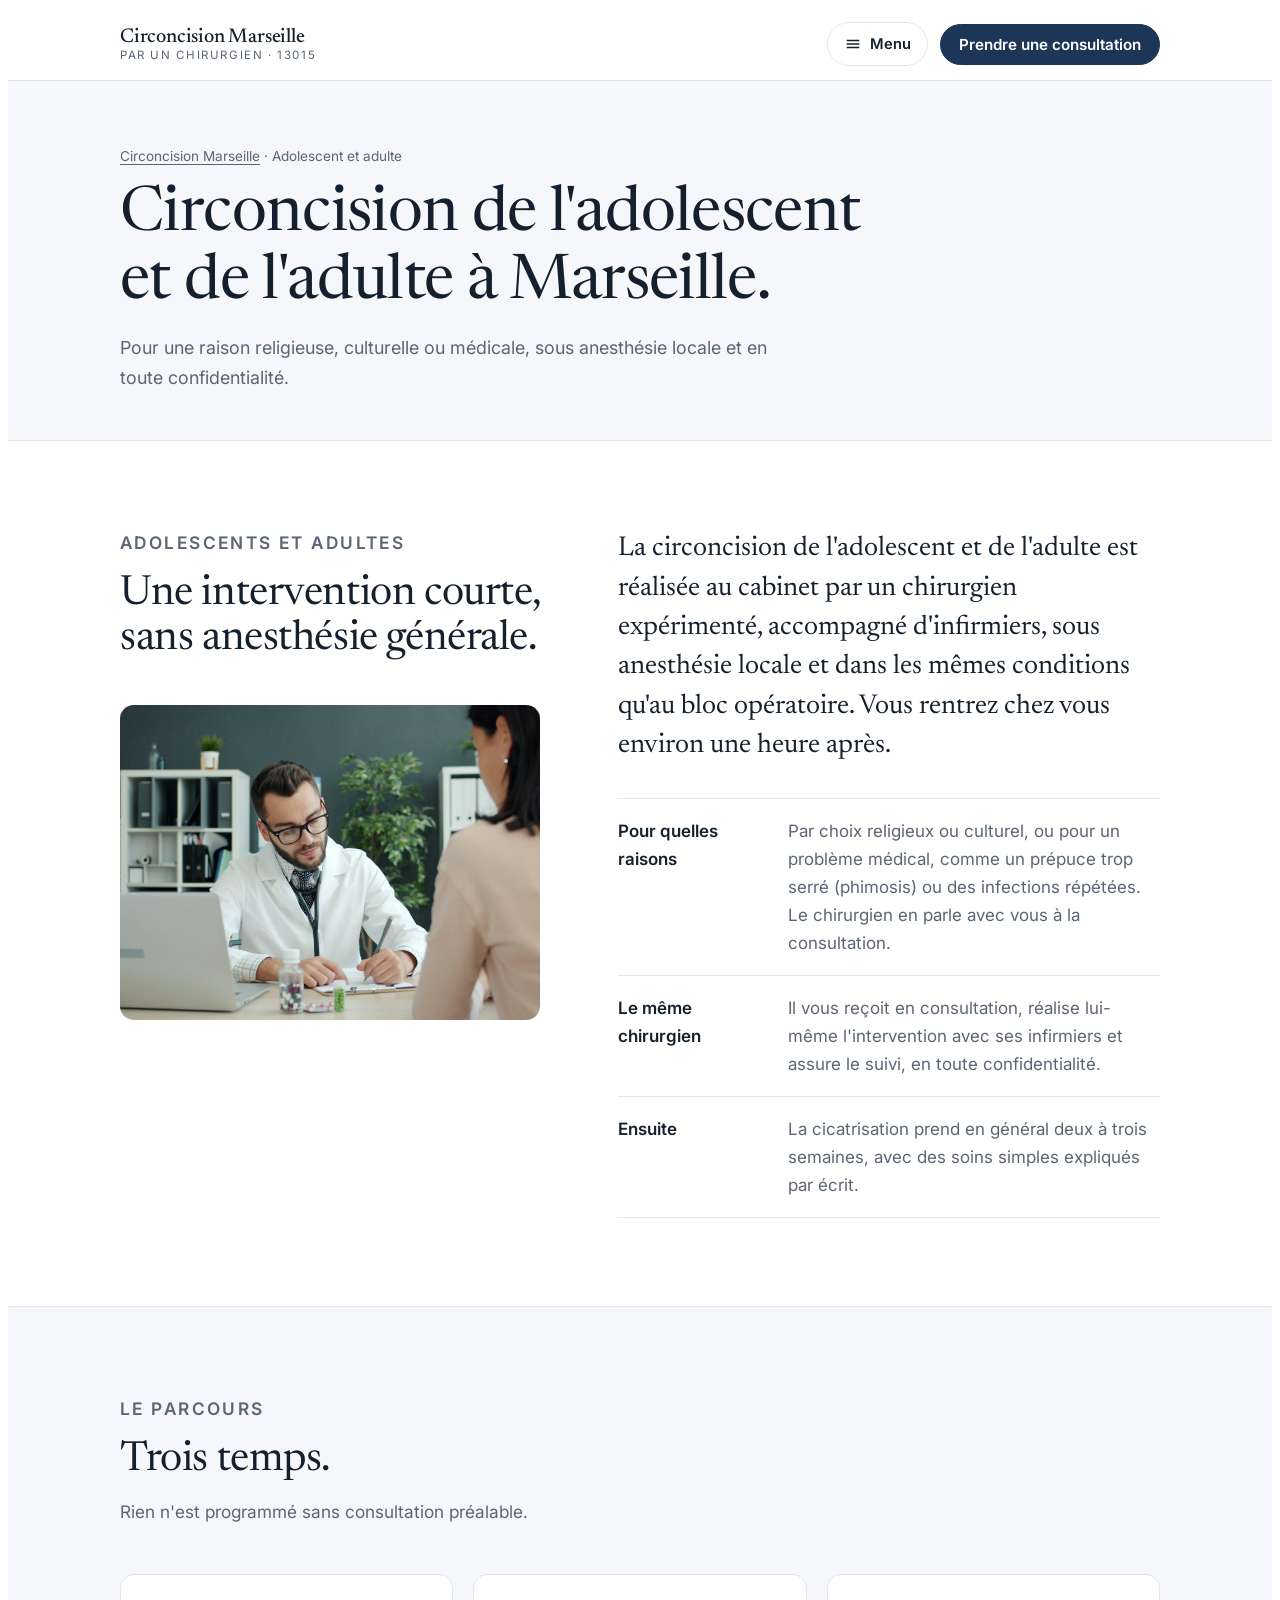
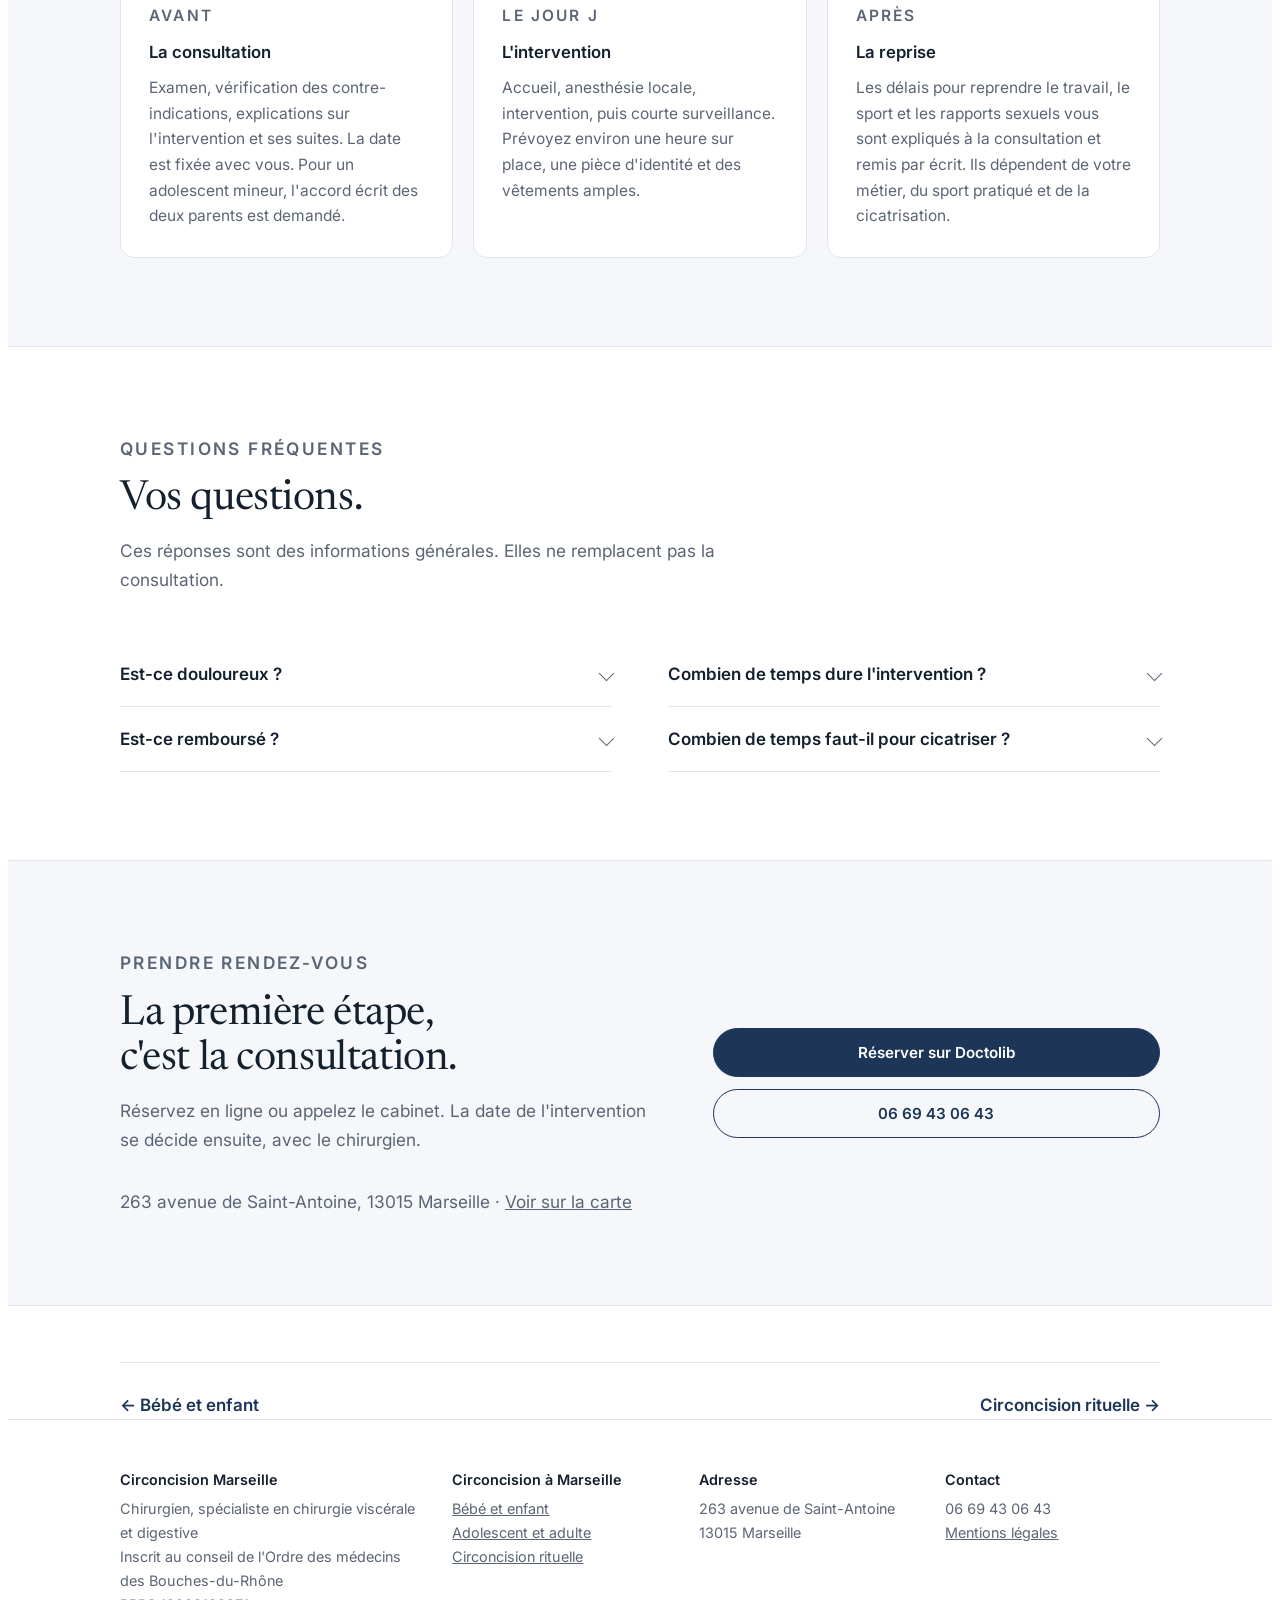
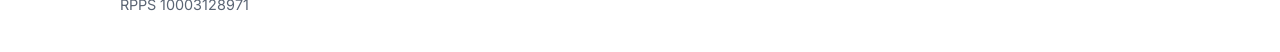
==== circoncision-adulte-marseille.html @ a700fdf1 "Add files via upload" ====
<!doctype html>
<html lang="fr"><head><meta charset="utf-8"><meta name="viewport" content="width=device-width,initial-scale=1,viewport-fit=cover">
<title>Circoncision adulte et adolescent à Marseille · Par un chirurgien</title>
<meta name="description" content="Circoncision de l&#x27;adolescent et de l&#x27;adulte à Marseille (13015), pour raison religieuse ou médicale, par un chirurgien sous anesthésie locale, en toute confidentialité.">
<link rel="preconnect" href="https://fonts.googleapis.com">
<link rel="stylesheet" href="https://fonts.googleapis.com/css2?family=Newsreader:opsz,wght@6..72,400;6..72,500&family=Inter:wght@400;500;600&display=swap">
<link rel="stylesheet" href="styles.css">
<link rel="canonical" href="https://circoncision-chirurgicale-marseille.com/circoncision-adulte-marseille.html">
<script type="application/ld+json">{"@context": "https://schema.org", "@type": "FAQPage", "mainEntity": [{"@type": "Question", "name": "Est-ce douloureux ?", "acceptedAnswer": {"@type": "Answer", "text": "L'anesthésie locale supprime la douleur pendant l'intervention. Un traitement contre la douleur est prescrit pour les jours suivants."}}, {"@type": "Question", "name": "Combien de temps dure l'intervention ?", "acceptedAnswer": {"@type": "Answer", "text": "Quelques dizaines de minutes, surveillance comprise. Prévoyez environ une heure sur place."}}, {"@type": "Question", "name": "Est-ce remboursé ?", "acceptedAnswer": {"@type": "Answer", "text": "La circoncision rituelle n'est pas prise en charge par l'Assurance maladie, ni en général par les mutuelles. Si elle répond à un problème médical, parlez-en au chirurgien lors de la consultation."}}, {"@type": "Question", "name": "Combien de temps faut-il pour cicatriser ?", "acceptedAnswer": {"@type": "Answer", "text": "En général deux à trois semaines."}}]}</script>
</head><body>
<header class="top"><div class="wrap">
  <a class="brand" href="index.html"><b>Circoncision Marseille</b><span>Par un chirurgien · 13015</span></a>
  <nav aria-label="Navigation principale"><a href="la-circoncision.html">La circoncision</a><a href="deroulement.html">Déroulement</a><a href="questions.html">Questions</a><a href="contact.html">Contact</a></nav>
  <div class="right"><details class="menu"><summary><svg viewBox="0 0 20 20" fill="none" stroke="currentColor" stroke-width="1.7" aria-hidden="true"><path d="M3 6h14M3 10h14M3 14h14"/></svg>Menu</summary>
    <div class="menu-panel"><a href="index.html">Accueil</a><a href="la-circoncision.html">La circoncision</a><a href="deroulement.html">Déroulement</a><a href="questions.html">Questions</a><a href="contact.html">Contact</a><hr><a class="btn" href="https://www.doctolib.fr/chirurgien-visceral-et-digestif/marseille/stephane-cherki" target="_blank" rel="noopener">Prendre une consultation</a><span class="num menu-tel">06 69 43 06 43</span></div></details>
  <a class="btn cta-top" href="https://www.doctolib.fr/chirurgien-visceral-et-digestif/marseille/stephane-cherki" target="_blank" rel="noopener">Prendre une consultation</a></div>
</div></header>
<section class="pagehead"><div class="wrap"><p class="crumb"><a href="index.html">Circoncision Marseille</a> · Adolescent et adulte</p><h1>Circoncision de l'adolescent et de l'adulte à Marseille.</h1><p class="intro">Pour une raison religieuse, culturelle ou médicale, sous anesthésie locale et en toute confidentialité.</p></div></section>
<section class="sec"><div class="wrap define">
  <div class="head" style="margin-bottom:0">
    <p class="label">Adolescents et adultes</p>
    <h2>Une intervention courte, sans anesthésie générale.</h2>
    <figure class="side-photo"><img src="photos/cabinet.jpg" alt="Consultation dans un cabinet médical" loading="lazy"></figure>
  </div>
  <div style="display:grid;gap:32px">
    <p class="big">La circoncision de l'adolescent et de l'adulte est réalisée au cabinet par un chirurgien expérimenté, accompagné d'infirmiers, sous anesthésie locale et dans les mêmes conditions qu'au bloc opératoire. Vous rentrez chez vous environ une heure après.</p>
    <dl class="facts">
      <div><dt>Pour quelles raisons</dt><dd>Par choix religieux ou culturel, ou pour un problème médical, comme un prépuce trop serré (phimosis) ou des infections répétées. Le chirurgien en parle avec vous à la consultation.</dd></div>
      <div><dt>Le même chirurgien</dt><dd>Il vous reçoit en consultation, réalise lui-même l'intervention avec ses infirmiers et assure le suivi, en toute confidentialité.</dd></div>
      <div><dt>Ensuite</dt><dd>La cicatrisation prend en général deux à trois semaines, avec des soins simples expliqués par écrit.</dd></div>
    </dl>
  </div>
</div></section><section class="sec tint"><div class="wrap">
  <div class="head">
    <p class="label">Le parcours</p>
    <h2>Trois temps.</h2>
    <p>Rien n'est programmé sans consultation préalable.</p>
  </div>
  <div class="cards">
    <div class="card">
      <p class="label">Avant</p>
      <h3>La consultation</h3>
      <p>Examen, vérification des contre-indications, explications sur l'intervention et ses suites. La date est fixée avec vous. Pour un adolescent mineur, l'accord écrit des deux parents est demandé.</p>
    </div>
    <div class="card">
      <p class="label">Le jour J</p>
      <h3>L'intervention</h3>
      <p>Accueil, anesthésie locale, intervention, puis courte surveillance. Prévoyez environ une heure sur place, une pièce d'identité et des vêtements amples.</p>
    </div>
    <div class="card">
      <p class="label">Après</p>
      <h3>La reprise</h3>
      <p>Les délais pour reprendre le travail, le sport et les rapports sexuels vous sont expliqués à la consultation et remis par écrit. Ils dépendent de votre métier, du sport pratiqué et de la cicatrisation.</p>
    </div>
  </div>
</div></section><section class="sec"><div class="wrap">
  <div class="head">
    <p class="label">Questions fréquentes</p>
    <h2>Vos questions.</h2>
    <p>Ces réponses sont des informations générales. Elles ne remplacent pas la consultation.</p>
  </div>
  <div class="faq">
    <details><summary>Est-ce douloureux ?</summary><p>L'anesthésie locale supprime la douleur pendant l'intervention. Un traitement contre la douleur est prescrit pour les jours suivants.</p></details>
    <details><summary>Combien de temps dure l'intervention ?</summary><p>Quelques dizaines de minutes, surveillance comprise. Prévoyez environ une heure sur place.</p></details>
    <details><summary>Est-ce remboursé ?</summary><p>La circoncision rituelle n'est pas prise en charge par l'Assurance maladie, ni en général par les mutuelles. Si elle répond à un problème médical, parlez-en au chirurgien lors de la consultation.</p></details>
    <details><summary>Combien de temps faut-il pour cicatriser ?</summary><p>En général deux à trois semaines.</p></details>
  </div>
</div></section><section class="sec tint" id="contact"><div class="wrap contact">
  <div class="head" style="margin-bottom:0">
    <p class="label">Prendre rendez-vous</p>
    <h2>La première étape, c'est la consultation.</h2>
    <p>Réservez en ligne ou appelez le cabinet. La date de l'intervention se décide ensuite, avec le chirurgien.</p>
    <p class="where">263 avenue de Saint-Antoine, 13015 Marseille · <a href="https://www.google.com/maps/search/?api=1&query=263+avenue+de+Saint-Antoine+13015+Marseille" target="_blank" rel="noopener">Voir sur la carte</a></p>
  </div>
  <div class="actions">
    <a class="btn" href="https://www.doctolib.fr/chirurgien-visceral-et-digestif/marseille/stephane-cherki" target="_blank" rel="noopener">Réserver sur Doctolib</a>
    <span class="btn line num">06 69 43 06 43</span>
  </div>
</div></section><div class="wrap"><div class="next"><a href="circoncision-bebe-marseille.html">← Bébé et enfant</a><a href="circoncision-rituelle-marseille.html">Circoncision rituelle →</a></div></div><footer><div class="wrap">
  <div class="grid">
    <div><b>Circoncision Marseille</b>Chirurgien, spécialiste en chirurgie viscérale et digestive<br>Inscrit au conseil de l'Ordre des médecins des Bouches-du-Rhône<br>RPPS 10003128971</div>
    <div><b>Circoncision à Marseille</b><a href="circoncision-bebe-marseille.html">Bébé et enfant</a><br><a href="circoncision-adulte-marseille.html">Adolescent et adulte</a><br><a href="circoncision-rituelle-marseille.html">Circoncision rituelle</a></div>
    <div><b>Adresse</b>263 avenue de Saint-Antoine<br>13015 Marseille</div>
    <div><b>Contact</b><span class="num">06 69 43 06 43</span><br><a href="mentions-legales.html">Mentions légales</a></div>
  </div>
  </div>
</div></footer>
<div class="mbar" aria-label="Actions rapides">
  <a class="btn line" href="tel:+33669430643">Appeler</a>
  <a class="btn" href="https://www.doctolib.fr/chirurgien-visceral-et-digestif/marseille/stephane-cherki" target="_blank" rel="noopener">Doctolib</a>
</div>

</body></html>
---- styles.css ----
/* Layout : cabinet médical sobre. Titres en serif fin, texte en sans-serif, une colonne de lecture large,
   sections alternées blanc / gris très clair, parcours en frise verticale, barre d'appel fixe sur mobile. */
:root{
  --bg:#ffffff; --tint:#f5f7fa; --ink:#14202e; --muted:#5b6574; --line:#e1e6ec;
  --navy:#1d3557; --navy-ink:#ffffff; --soft:#e8eef6; --alert:#9b2c2c;
  --f-display:"Newsreader",Georgia,"Times New Roman",serif;
  --f-body:"Inter",system-ui,-apple-system,"Segoe UI",sans-serif;
}
@media (prefers-color-scheme: dark){:root:not([data-theme="light"]){
  --bg:#10161f; --tint:#151d28; --ink:#e9edf2; --muted:#a3adba; --line:#263142;
  --navy:#9db8e0; --navy-ink:#0d1520; --soft:#1c2736; --alert:#f19a9a; color-scheme:dark}}
:root[data-theme="dark"]{
  --bg:#10161f; --tint:#151d28; --ink:#e9edf2; --muted:#a3adba; --line:#263142;
  --navy:#9db8e0; --navy-ink:#0d1520; --soft:#1c2736; --alert:#f19a9a; color-scheme:dark}
*{box-sizing:border-box}
html{scroll-behavior:smooth}
@media (prefers-reduced-motion:reduce){html{scroll-behavior:auto}}
body{background:var(--bg);color:var(--ink);font-family:var(--f-body);font-size:17px;line-height:1.65;-webkit-font-smoothing:antialiased}
.wrap{max-width:1080px;margin:0 auto;padding-left:max(20px,env(safe-area-inset-left,0px));padding-right:max(20px,env(safe-area-inset-right,0px))}
h1,h2,h3{margin:0;text-wrap:balance}
h1,h2{font-family:var(--f-display);font-weight:400;letter-spacing:-.01em;line-height:1.1}
h1{font-size:clamp(2.4rem,5.4vw,3.9rem)}
h2{font-size:clamp(1.9rem,3.6vw,2.6rem)}
h3{font-family:var(--f-body);font-size:1.05rem;font-weight:600;line-height:1.35}
p{margin:0}
a{color:inherit}
:focus-visible{outline:2px solid var(--navy);outline-offset:3px;border-radius:2px}
.label{font-size:.75rem;font-weight:600;letter-spacing:.14em;text-transform:uppercase;color:var(--navy)}
.muted{color:var(--muted)}
.btn{display:inline-flex;align-items:center;justify-content:center;gap:10px;background:var(--navy);color:var(--navy-ink);border-radius:999px;padding:14px 24px;font:600 .95rem var(--f-body);text-decoration:none;border:1.5px solid var(--navy);white-space:nowrap}
.btn:hover{filter:brightness(1.12)}
.btn.line{background:transparent;color:var(--navy)}
.btn svg{width:16px;height:16px}

/* En-tête */
body::before{content:"";position:fixed;inset:0 0 auto;height:env(safe-area-inset-top,0px);z-index:10;background:var(--bg)}
header.top{position:sticky;top:env(safe-area-inset-top,0px);z-index:9;background:color-mix(in srgb,var(--bg) 92%,transparent);backdrop-filter:blur(8px);border-bottom:1px solid var(--line)}
header.top .wrap{display:flex;align-items:center;justify-content:space-between;gap:24px;padding-block:14px}
.brand{display:flex;flex-direction:column;line-height:1.15;text-decoration:none}
.brand b{font-family:var(--f-display);font-weight:500;font-size:1.25rem;letter-spacing:-.01em}
.brand span{font-size:.72rem;letter-spacing:.14em;text-transform:uppercase;color:var(--muted)}
nav{display:flex;gap:28px;font-size:.92rem}
nav a{text-decoration:none;color:var(--muted)}
nav a:hover{color:var(--ink)}
.top .btn{padding:10px 18px}
.right{display:flex;align-items:center;gap:12px}
.menu{position:relative;border-bottom:0}
header.top nav{display:none}
.menu summary{list-style:none;cursor:pointer;display:flex;align-items:center;gap:8px;padding:9px 16px;border:1.5px solid var(--line);border-radius:999px;font-weight:600;font-size:.92rem;color:var(--ink)}
.menu summary::-webkit-details-marker{display:none}
.menu summary::after{display:none}
.menu summary svg{width:18px;height:18px}
.menu[open] summary{border-color:var(--navy)}
.menu-panel{position:absolute;right:0;top:calc(100% + 10px);width:min(300px,calc(100vw - 32px));background:var(--bg);border:1px solid var(--line);border-radius:14px;box-shadow:0 12px 32px rgba(10,20,40,.12);padding:10px;display:grid;gap:2px;z-index:30}
.menu-panel a:not(.btn){display:block;padding:11px 12px;border-radius:8px;text-decoration:none;font-weight:500}
.menu-panel a:not(.btn):hover{background:var(--tint)}
.menu-panel a[aria-current="page"]{background:var(--soft);color:var(--navy);font-weight:600}
.menu-panel hr{border:0;border-top:1px solid var(--line);margin:8px 4px}
.menu-panel .btn{margin:4px 4px 0}
.menu-panel .menu-tel{text-align:center;padding:10px;color:var(--muted)}

/* Héros */
.hero{padding-block:72px 64px;border-bottom:1px solid var(--line)}
.hero .wrap{display:grid;grid-template-columns:minmax(0,1.5fr) minmax(0,1fr);gap:64px;align-items:end}
.hero h1{margin-top:18px}
.hero .lead{margin-top:22px;font-size:1.15rem;color:var(--muted);max-width:33em}
.hero .cta{display:flex;gap:12px;flex-wrap:wrap;margin-top:34px}
.panel{border:1px solid var(--line);border-radius:14px;padding:26px;display:grid;gap:18px;background:var(--tint)}
.panel dl{margin:0;display:grid;gap:14px}
.panel dl div{display:grid;gap:2px;padding-bottom:14px;border-bottom:1px solid var(--line)}
.panel dl div:last-child{border:0;padding-bottom:0}
.panel dt{font-size:.75rem;letter-spacing:.12em;text-transform:uppercase;color:var(--muted);font-weight:600}
.panel dd{margin:0;font-weight:500}
.panel dd a{text-underline-offset:3px}
.num{font-variant-numeric:tabular-nums;user-select:all;white-space:nowrap}

/* Sections */
section.sec{padding-block:88px}
section.tint{background:var(--tint);border-block:1px solid var(--line)}
.head{display:grid;gap:14px;max-width:40em;margin-bottom:48px}
.head p{color:var(--muted);font-size:1.08rem}
.cols{display:grid;grid-template-columns:repeat(3,minmax(0,1fr));gap:40px}
.col{display:grid;gap:12px;align-content:start}
.col p{color:var(--muted);font-size:.98rem}
.ico{width:44px;height:44px;border-radius:12px;background:var(--soft);display:grid;place-items:center;color:var(--navy)}
.ico svg{width:22px;height:22px}

/* Définition */
.define{display:grid;grid-template-columns:minmax(0,1fr) minmax(0,1.25fr);gap:64px;align-items:start}
.define .big{font-family:var(--f-display);font-size:clamp(1.35rem,2.3vw,1.7rem);line-height:1.45;color:var(--ink)}
.facts{display:grid;gap:0;border-top:1px solid var(--line)}
.facts div{display:grid;grid-template-columns:150px 1fr;gap:20px;padding-block:18px;border-bottom:1px solid var(--line)}
.facts dt{font-weight:600}
.facts dd{margin:0;color:var(--muted)}
.facts{margin:0}

/* Parcours */
.timeline{list-style:none;margin:0;padding:0;display:grid;gap:0;max-width:760px}
.timeline li{display:grid;grid-template-columns:56px 1fr;gap:20px;position:relative;padding-bottom:34px}
.timeline li:last-child{padding-bottom:0}
.timeline li::before{content:"";position:absolute;left:19px;top:42px;bottom:4px;width:2px;background:var(--line)}
.timeline li:last-child::before{display:none}
.dot{width:40px;height:40px;border-radius:50%;border:1.5px solid var(--navy);color:var(--navy);display:grid;place-items:center;font-family:var(--f-display);font-size:1.2rem;background:var(--bg)}
section.tint .dot{background:var(--tint)}
.timeline .when{font-size:.75rem;letter-spacing:.12em;text-transform:uppercase;color:var(--muted);font-weight:600}
.timeline h3{margin-top:2px;font-size:1.12rem}
.timeline p{color:var(--muted);margin-top:6px;max-width:36em}

/* Avant / après */
.cards{display:grid;grid-template-columns:repeat(3,minmax(0,1fr));gap:20px}
.card{border:1px solid var(--line);border-radius:14px;padding:28px;display:grid;gap:12px;align-content:start;background:var(--bg)}
.card p,.card li{color:var(--muted);font-size:.97rem}
.card ul{margin:0;padding-left:18px;display:grid;gap:6px}
.card.alert{border-color:color-mix(in srgb,var(--alert) 45%,var(--line))}
.card.alert .label{color:var(--alert)}
.card .phone{font-family:var(--f-display);font-size:1.6rem;color:var(--ink)}

/* Questions */
.faq{display:grid;grid-template-columns:minmax(0,1fr) minmax(0,1fr);gap:0 56px}
.faq h3.group{grid-column:1/-1;margin:36px 0 4px;font-size:.75rem;letter-spacing:.14em;text-transform:uppercase;color:var(--navy)}
.faq h3.group:first-child{margin-top:0}
details{border-bottom:1px solid var(--line)}
summary{list-style:none;cursor:pointer;display:flex;justify-content:space-between;align-items:flex-start;gap:16px;padding-block:18px;font-weight:600}
summary::-webkit-details-marker{display:none}
summary::after{content:"";flex:0 0 10px;height:10px;margin-top:8px;border-right:1.5px solid var(--muted);border-bottom:1.5px solid var(--muted);transform:rotate(45deg);transition:transform .2s}
details[open] summary::after{transform:rotate(225deg);margin-top:12px}
details p{color:var(--muted);padding-bottom:20px}
@media (prefers-reduced-motion:reduce){summary::after{transition:none}}

/* Contact */
.contact{display:grid;grid-template-columns:minmax(0,1.2fr) minmax(0,1fr);gap:56px;align-items:center}
.contact .actions{display:grid;gap:12px}
.contact .actions .btn{width:100%}
.contact .where{margin-top:20px;color:var(--muted)}

/* Pied de page */
footer{border-top:1px solid var(--line);padding-block:48px 28px;font-size:.9rem;color:var(--muted)}
footer .grid{display:grid;grid-template-columns:1.4fr 1fr 1fr 1fr;gap:32px}
footer b{display:block;color:var(--ink);font-weight:600;margin-bottom:6px}
.legal{margin-top:40px;padding-top:28px;border-top:1px solid var(--line);display:grid;gap:10px;font-size:.82rem}
.legal h2{font-family:var(--f-body);font-size:.75rem;letter-spacing:.14em;text-transform:uppercase;font-weight:600;color:var(--ink)}
.legal b{color:var(--ink);display:inline;margin:0}

/* Barre mobile */
.mbar{display:none}
@media (max-width:900px){
  nav{display:none}
  .hero{padding-block:48px}
  .hero .wrap,.define,.contact{grid-template-columns:1fr;gap:40px}
  .cols,.cards{grid-template-columns:1fr}
  .faq{grid-template-columns:1fr}
  footer .grid{grid-template-columns:1fr}
  section.sec{padding-block:64px}
}
@media (max-width:640px){
  .top .cta-top{display:none}
  .facts div{grid-template-columns:1fr;gap:4px}
  .mbar{display:grid;grid-template-columns:1fr 1fr;gap:10px;position:fixed;left:0;right:0;bottom:0;z-index:20;background:var(--bg);border-top:1px solid var(--line);
        padding:10px max(16px,env(safe-area-inset-right,0px)) calc(10px + env(safe-area-inset-bottom,0px)) max(16px,env(safe-area-inset-left,0px))}
  .mbar .btn{padding:12px 10px;font-size:.9rem}
  body{padding-bottom:76px}
}

nav a[aria-current="page"]{color:var(--ink);font-weight:600}
.pagehead{padding-block:64px 48px;border-bottom:1px solid var(--line);background:var(--tint)}
.pagehead .wrap{display:grid;gap:14px}
.pagehead p.intro{color:var(--muted);font-size:1.12rem;max-width:38em}
.crumb{font-size:.85rem;color:var(--muted)}
.crumb a{text-underline-offset:3px}
.tiles{display:grid;grid-template-columns:repeat(3,minmax(0,1fr));gap:20px}
.tile{display:grid;gap:10px;align-content:start;border:1px solid var(--line);border-radius:14px;padding:28px;text-decoration:none;background:var(--bg);transition:border-color .2s}
.tile:hover{border-color:var(--navy)}
.tile p{color:var(--muted);font-size:.97rem}
.tile .more{color:var(--navy);font-weight:600;font-size:.92rem;margin-top:6px}
.next{display:flex;justify-content:space-between;gap:16px;flex-wrap:wrap;margin-top:56px;padding-top:28px;border-top:1px solid var(--line)}
.next a{text-decoration:none;font-weight:600;color:var(--navy)}
@media (max-width:900px){.tiles{grid-template-columns:1fr}}

/* Photos */
section.sec.photos-sec{padding-block:64px 0}
.photos{display:grid;grid-template-columns:minmax(0,1fr) minmax(0,1fr);gap:20px}
.photos figure,.photo-wide{margin:0;border-radius:14px;overflow:hidden;background:var(--tint)}
.photos img,.photo-wide img{display:block;width:100%;height:100%;object-fit:cover;aspect-ratio:4/3}
.side-photo{margin:28px 0 0;max-width:420px}
.side-photo img{display:block;width:100%;height:auto;aspect-ratio:4/3;object-fit:cover;border-radius:14px}
.photo-note{margin-top:10px;font-size:.8rem;color:var(--muted)}
@media (max-width:640px){.photos{grid-template-columns:1fr;gap:14px}.side-photo{max-width:none}}
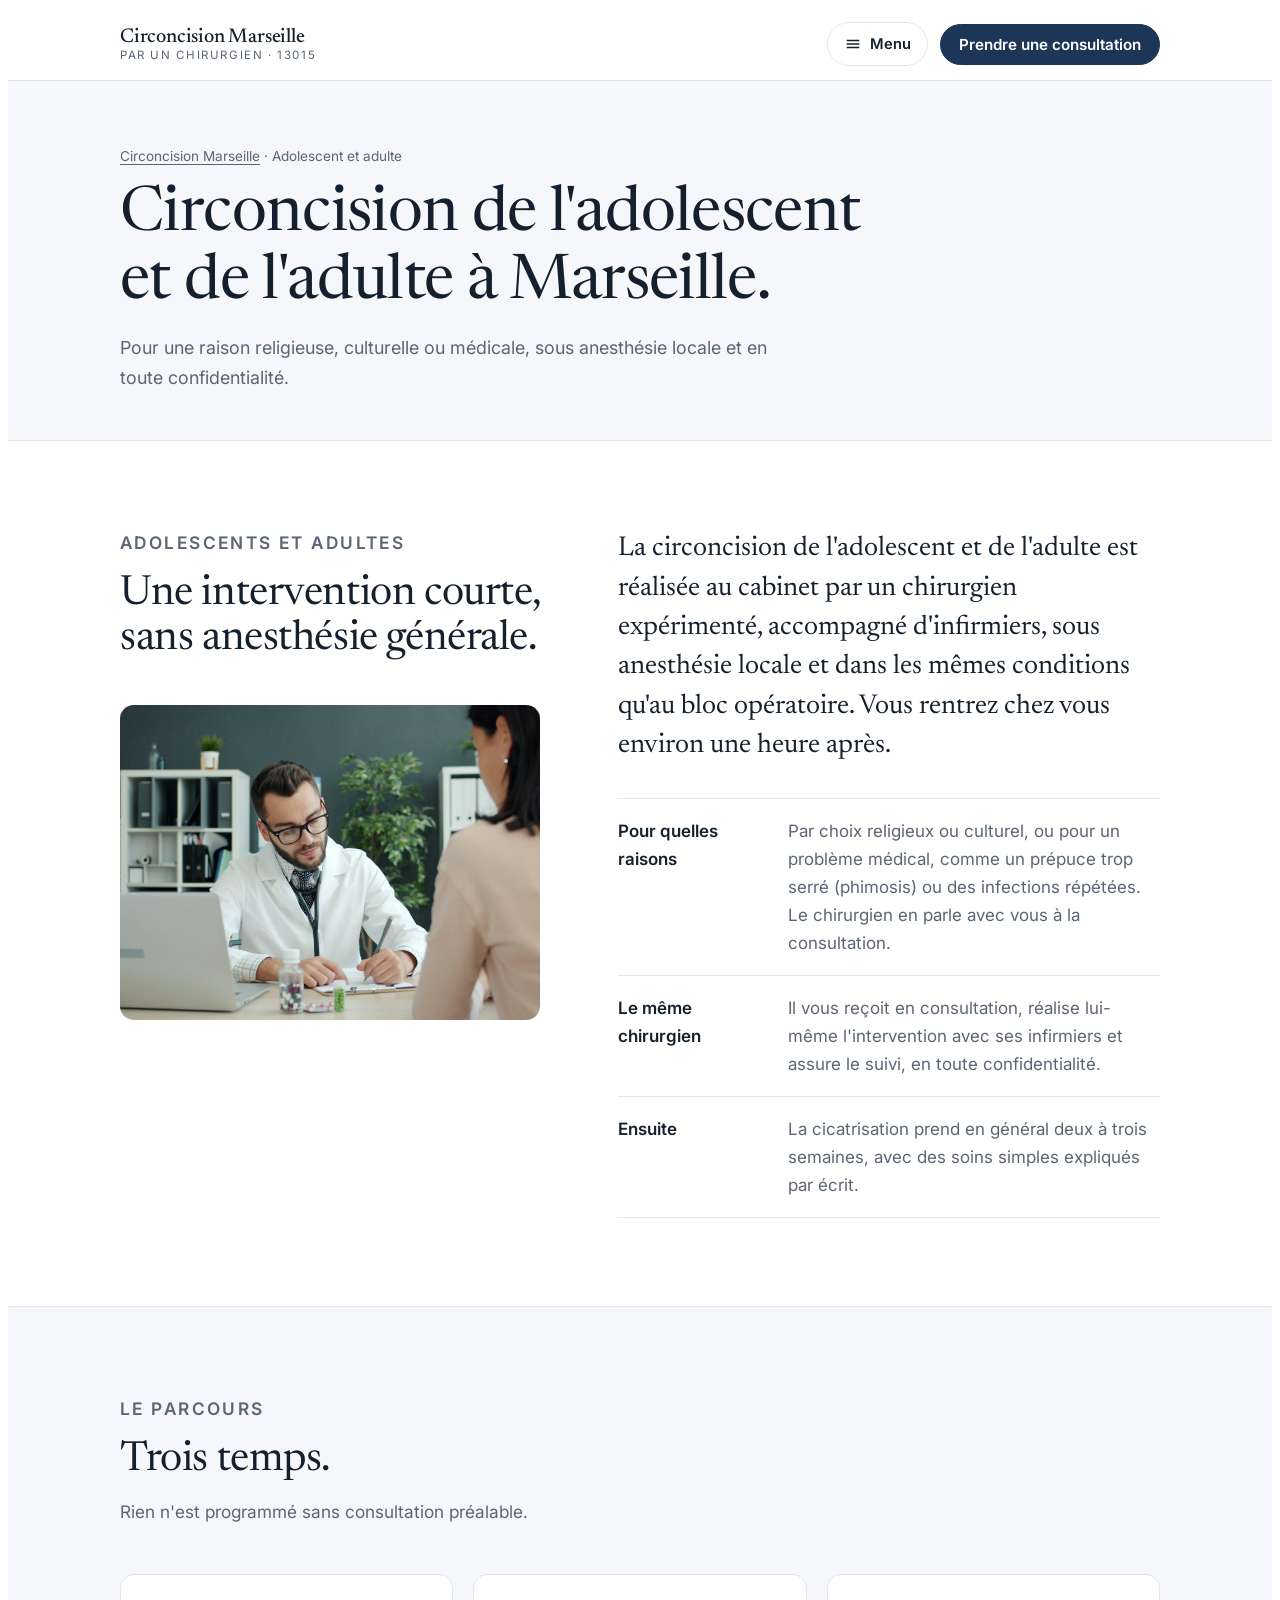
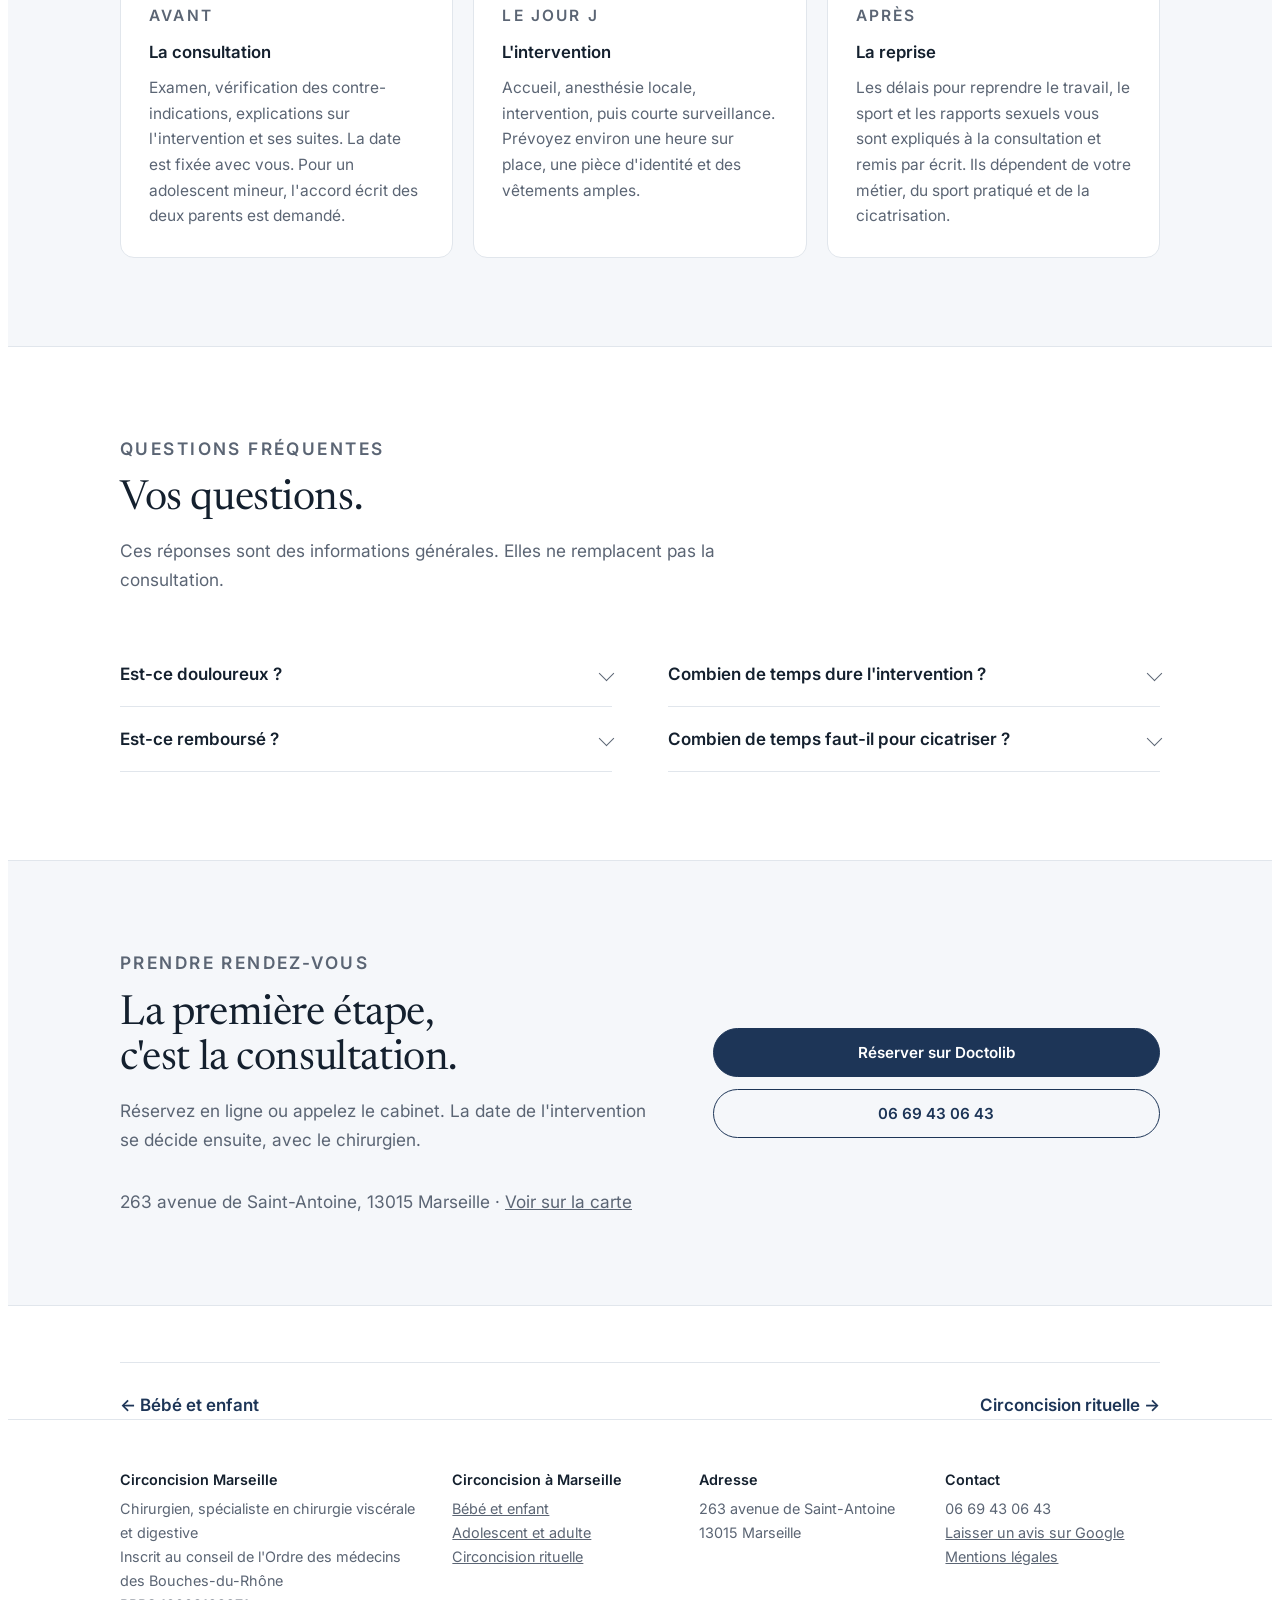
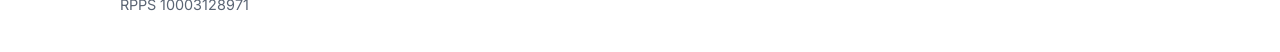
==== commit f8113671: "Ajout du lien Laisser un avis sur Google" ====
--- a/circoncision-adulte-marseille.html
+++ b/circoncision-adulte-marseille.html
@@ -81,7 +81,7 @@
     <div><b>Circoncision Marseille</b>Chirurgien, spécialiste en chirurgie viscérale et digestive<br>Inscrit au conseil de l'Ordre des médecins des Bouches-du-Rhône<br>RPPS 10003128971</div>
     <div><b>Circoncision à Marseille</b><a href="circoncision-bebe-marseille.html">Bébé et enfant</a><br><a href="circoncision-adulte-marseille.html">Adolescent et adulte</a><br><a href="circoncision-rituelle-marseille.html">Circoncision rituelle</a></div>
     <div><b>Adresse</b>263 avenue de Saint-Antoine<br>13015 Marseille</div>
-    <div><b>Contact</b><span class="num">06 69 43 06 43</span><br><a href="mentions-legales.html">Mentions légales</a></div>
+    <div><b>Contact</b><span class="num">06 69 43 06 43</span><br><a href="https://search.google.com/local/writereview?placeid=ChIJVTwFk2jryRIR-bHoEnYeXoQ" target="_blank" rel="noopener">Laisser un avis sur Google</a><br><a href="mentions-legales.html">Mentions légales</a></div>
   </div>
   </div>
 </div></footer>
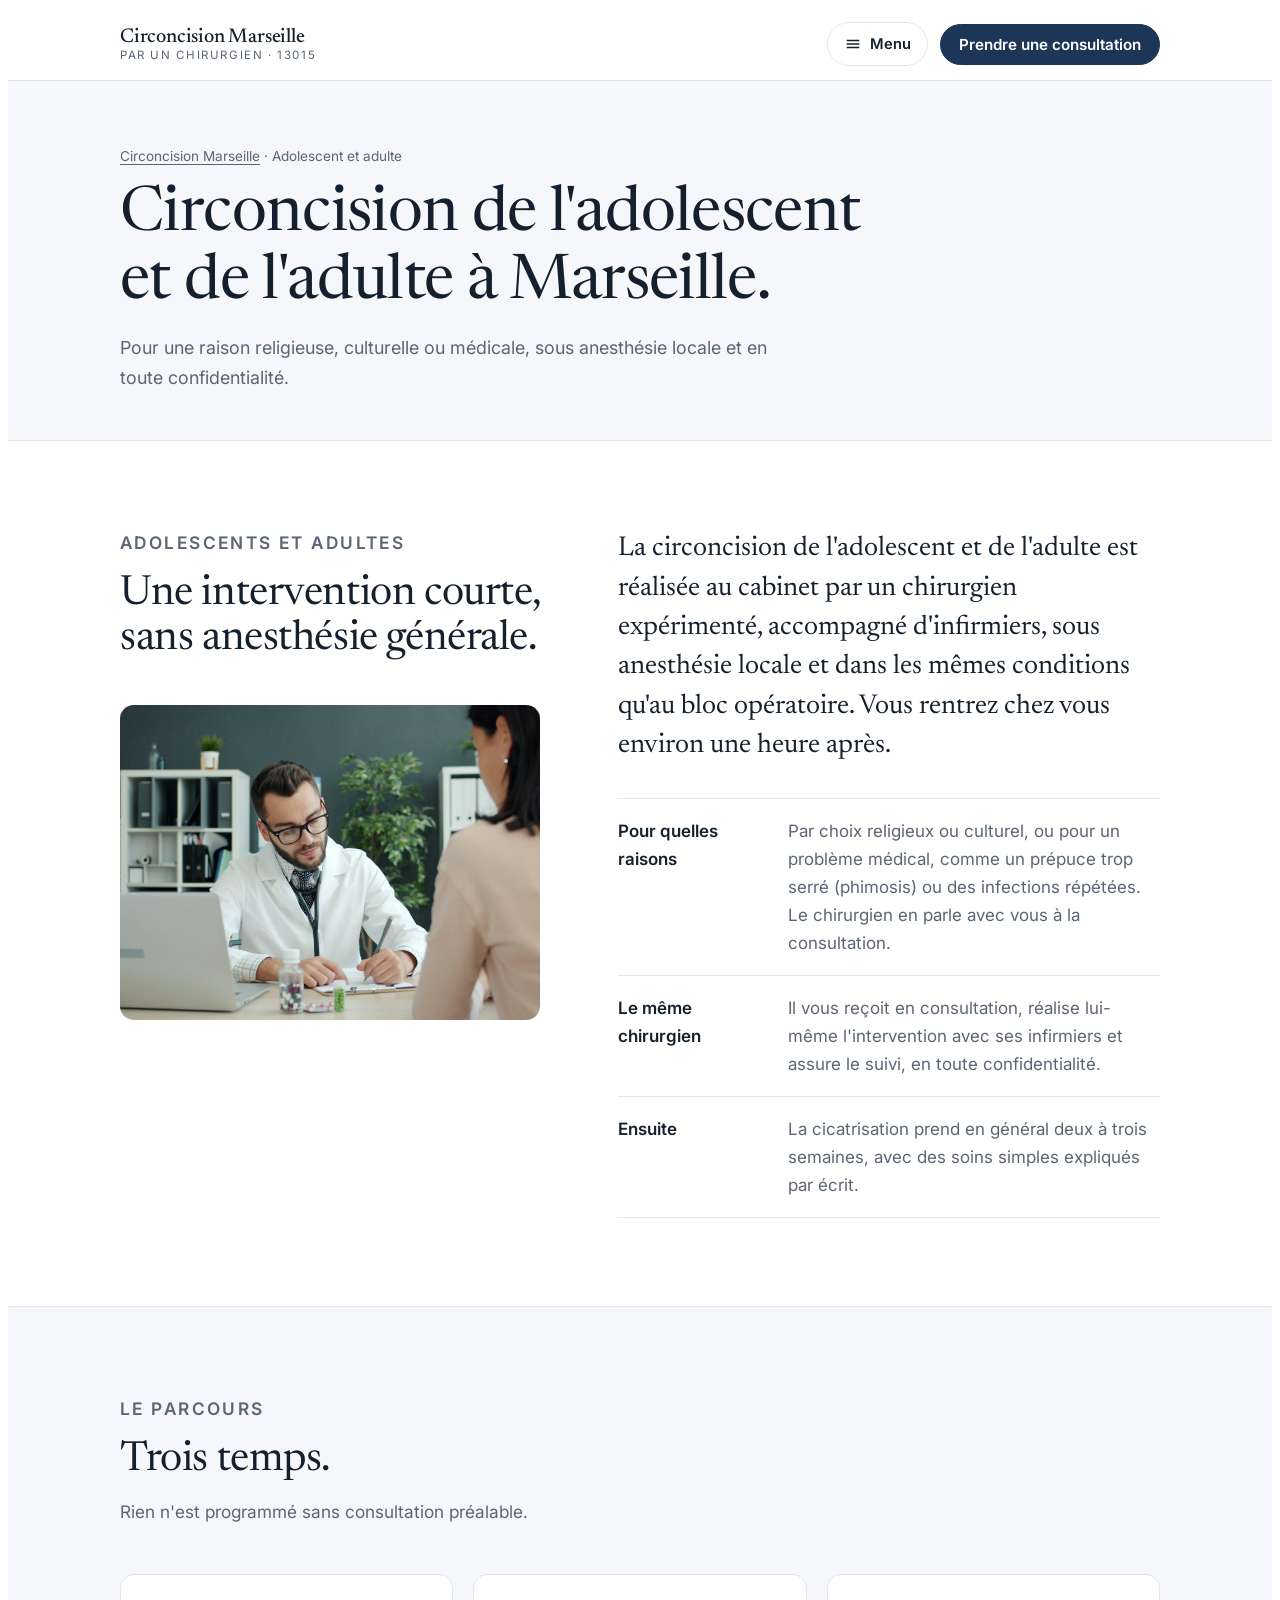
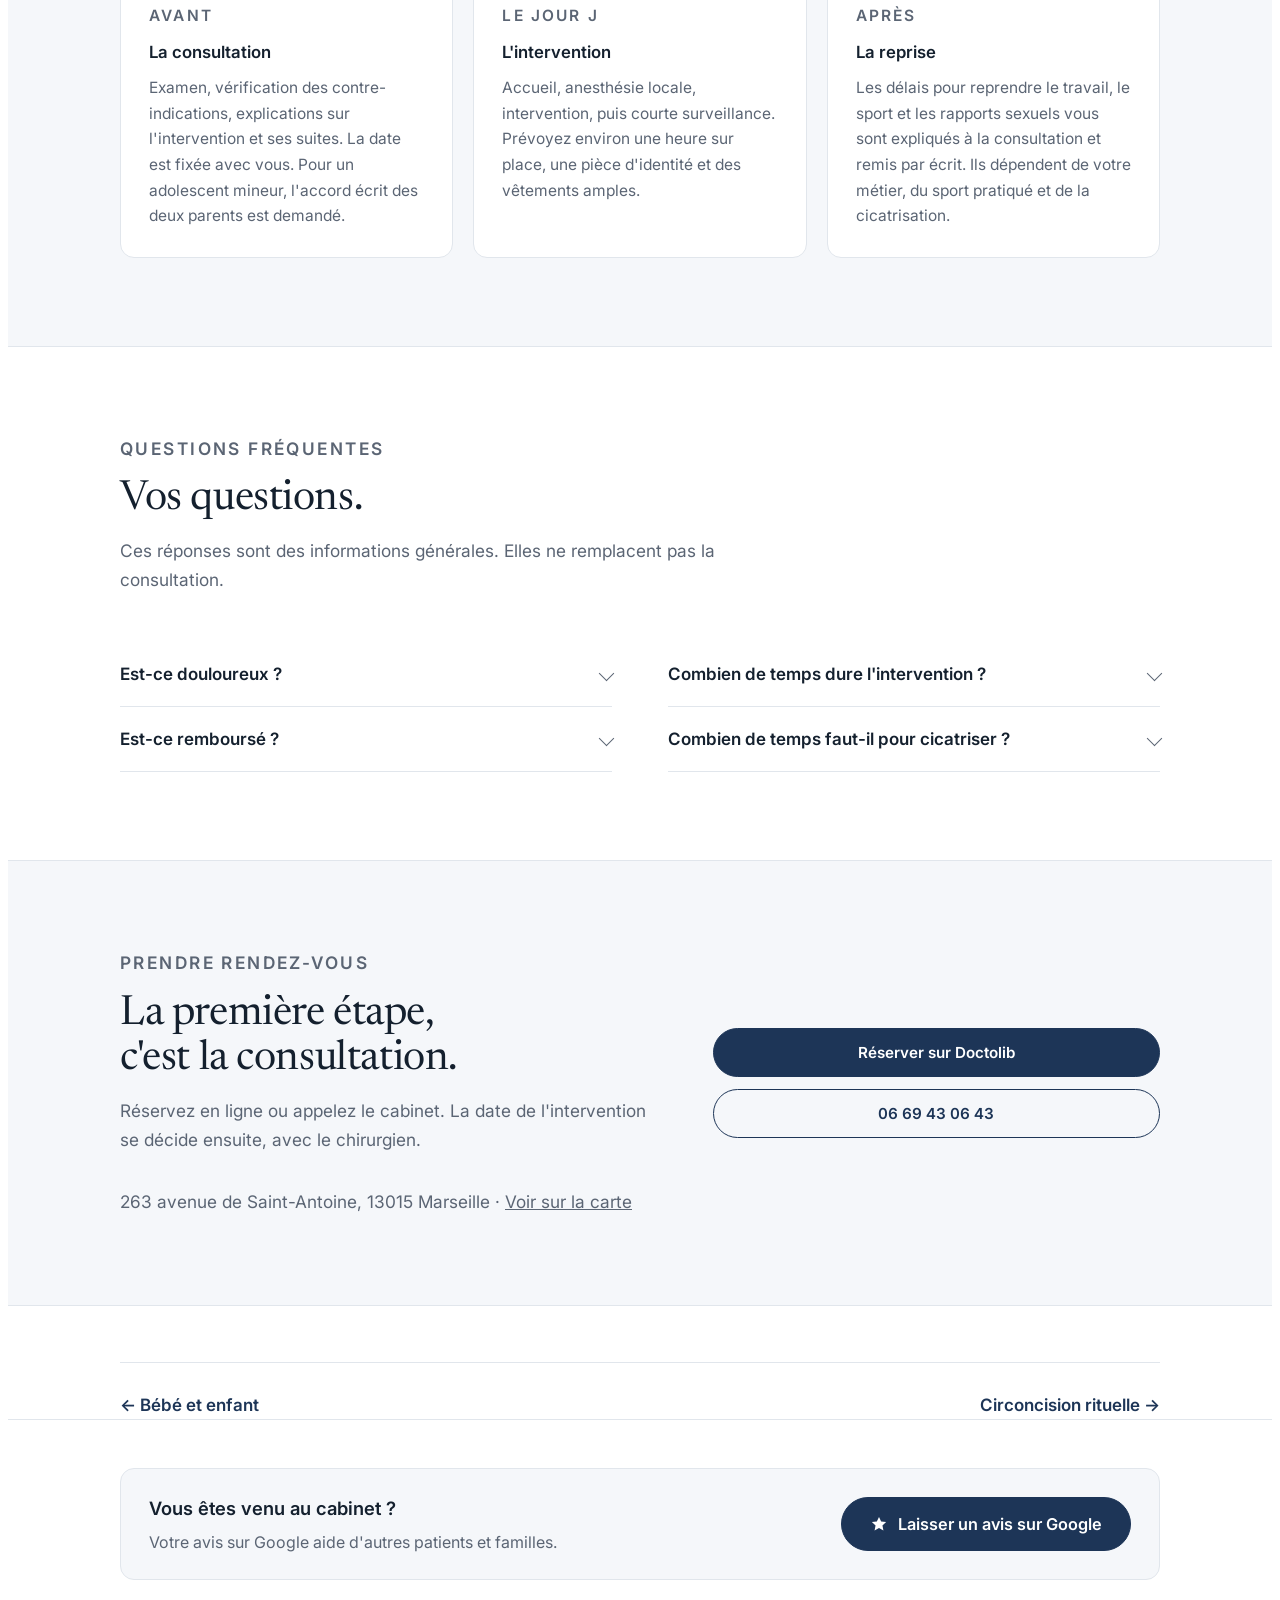
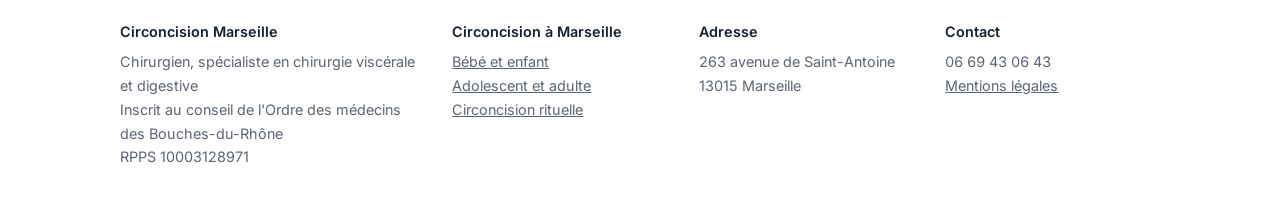
==== commit 34a820b2: "Bouton Laisser un avis sur Google plus visible" ====
--- a/circoncision-adulte-marseille.html
+++ b/circoncision-adulte-marseille.html
@@ -77,11 +77,12 @@
     <span class="btn line num">06 69 43 06 43</span>
   </div>
 </div></section><div class="wrap"><div class="next"><a href="circoncision-bebe-marseille.html">← Bébé et enfant</a><a href="circoncision-rituelle-marseille.html">Circoncision rituelle →</a></div></div><footer><div class="wrap">
+  <div class="avis"><p><b>Vous êtes venu au cabinet ?</b>Votre avis sur Google aide d'autres patients et familles.</p><a class="btn" href="https://search.google.com/local/writereview?placeid=ChIJVTwFk2jryRIR-bHoEnYeXoQ" target="_blank" rel="noopener"><svg viewBox="0 0 24 24" aria-hidden="true"><path fill="currentColor" d="M12 2.5l2.9 6.1 6.6.8-4.9 4.6 1.3 6.6L12 17.3l-5.9 3.3 1.3-6.6-4.9-4.6 6.6-.8z"/></svg>Laisser un avis sur Google</a></div>
   <div class="grid">
     <div><b>Circoncision Marseille</b>Chirurgien, spécialiste en chirurgie viscérale et digestive<br>Inscrit au conseil de l'Ordre des médecins des Bouches-du-Rhône<br>RPPS 10003128971</div>
     <div><b>Circoncision à Marseille</b><a href="circoncision-bebe-marseille.html">Bébé et enfant</a><br><a href="circoncision-adulte-marseille.html">Adolescent et adulte</a><br><a href="circoncision-rituelle-marseille.html">Circoncision rituelle</a></div>
     <div><b>Adresse</b>263 avenue de Saint-Antoine<br>13015 Marseille</div>
-    <div><b>Contact</b><span class="num">06 69 43 06 43</span><br><a href="https://search.google.com/local/writereview?placeid=ChIJVTwFk2jryRIR-bHoEnYeXoQ" target="_blank" rel="noopener">Laisser un avis sur Google</a><br><a href="mentions-legales.html">Mentions légales</a></div>
+    <div><b>Contact</b><span class="num">06 69 43 06 43</span><br><a href="mentions-legales.html">Mentions légales</a></div>
   </div>
   </div>
 </div></footer>
--- a/styles.css
+++ b/styles.css
@@ -138,6 +138,11 @@
 footer{border-top:1px solid var(--line);padding-block:48px 28px;font-size:.9rem;color:var(--muted)}
 footer .grid{display:grid;grid-template-columns:1.4fr 1fr 1fr 1fr;gap:32px}
 footer b{display:block;color:var(--ink);font-weight:600;margin-bottom:6px}
+footer .avis{display:flex;align-items:center;justify-content:space-between;gap:18px 32px;flex-wrap:wrap;padding:24px 28px;margin-bottom:40px;border:1px solid var(--line);border-radius:14px;background:var(--tint);font-size:1rem}
+footer .avis b{font-size:1.15rem}
+footer .avis .btn{padding:16px 28px;font-size:1.02rem}
+footer .avis .btn svg{width:18px;height:18px}
+@media (max-width:640px){footer .avis{padding:22px 20px}footer .avis .btn{width:100%}}
 .legal{margin-top:40px;padding-top:28px;border-top:1px solid var(--line);display:grid;gap:10px;font-size:.82rem}
 .legal h2{font-family:var(--f-body);font-size:.75rem;letter-spacing:.14em;text-transform:uppercase;font-weight:600;color:var(--ink)}
 .legal b{color:var(--ink);display:inline;margin:0}
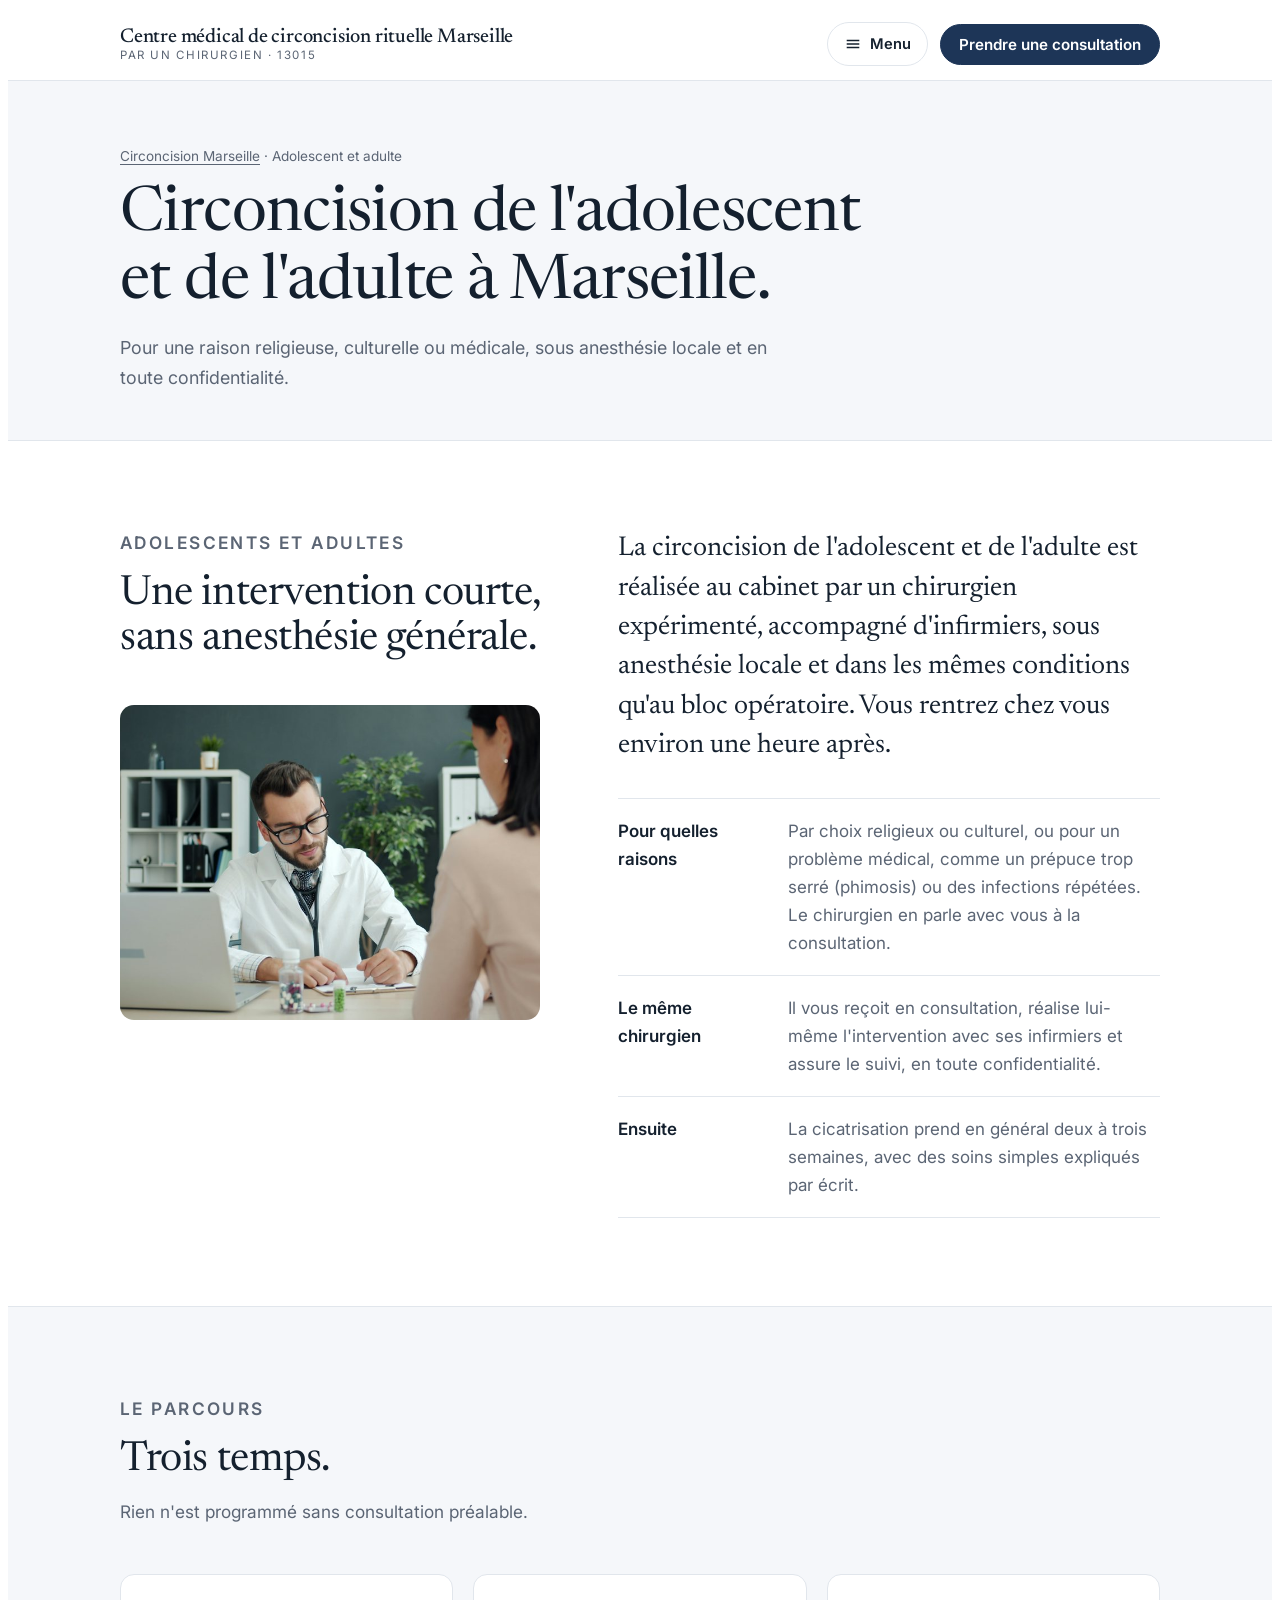
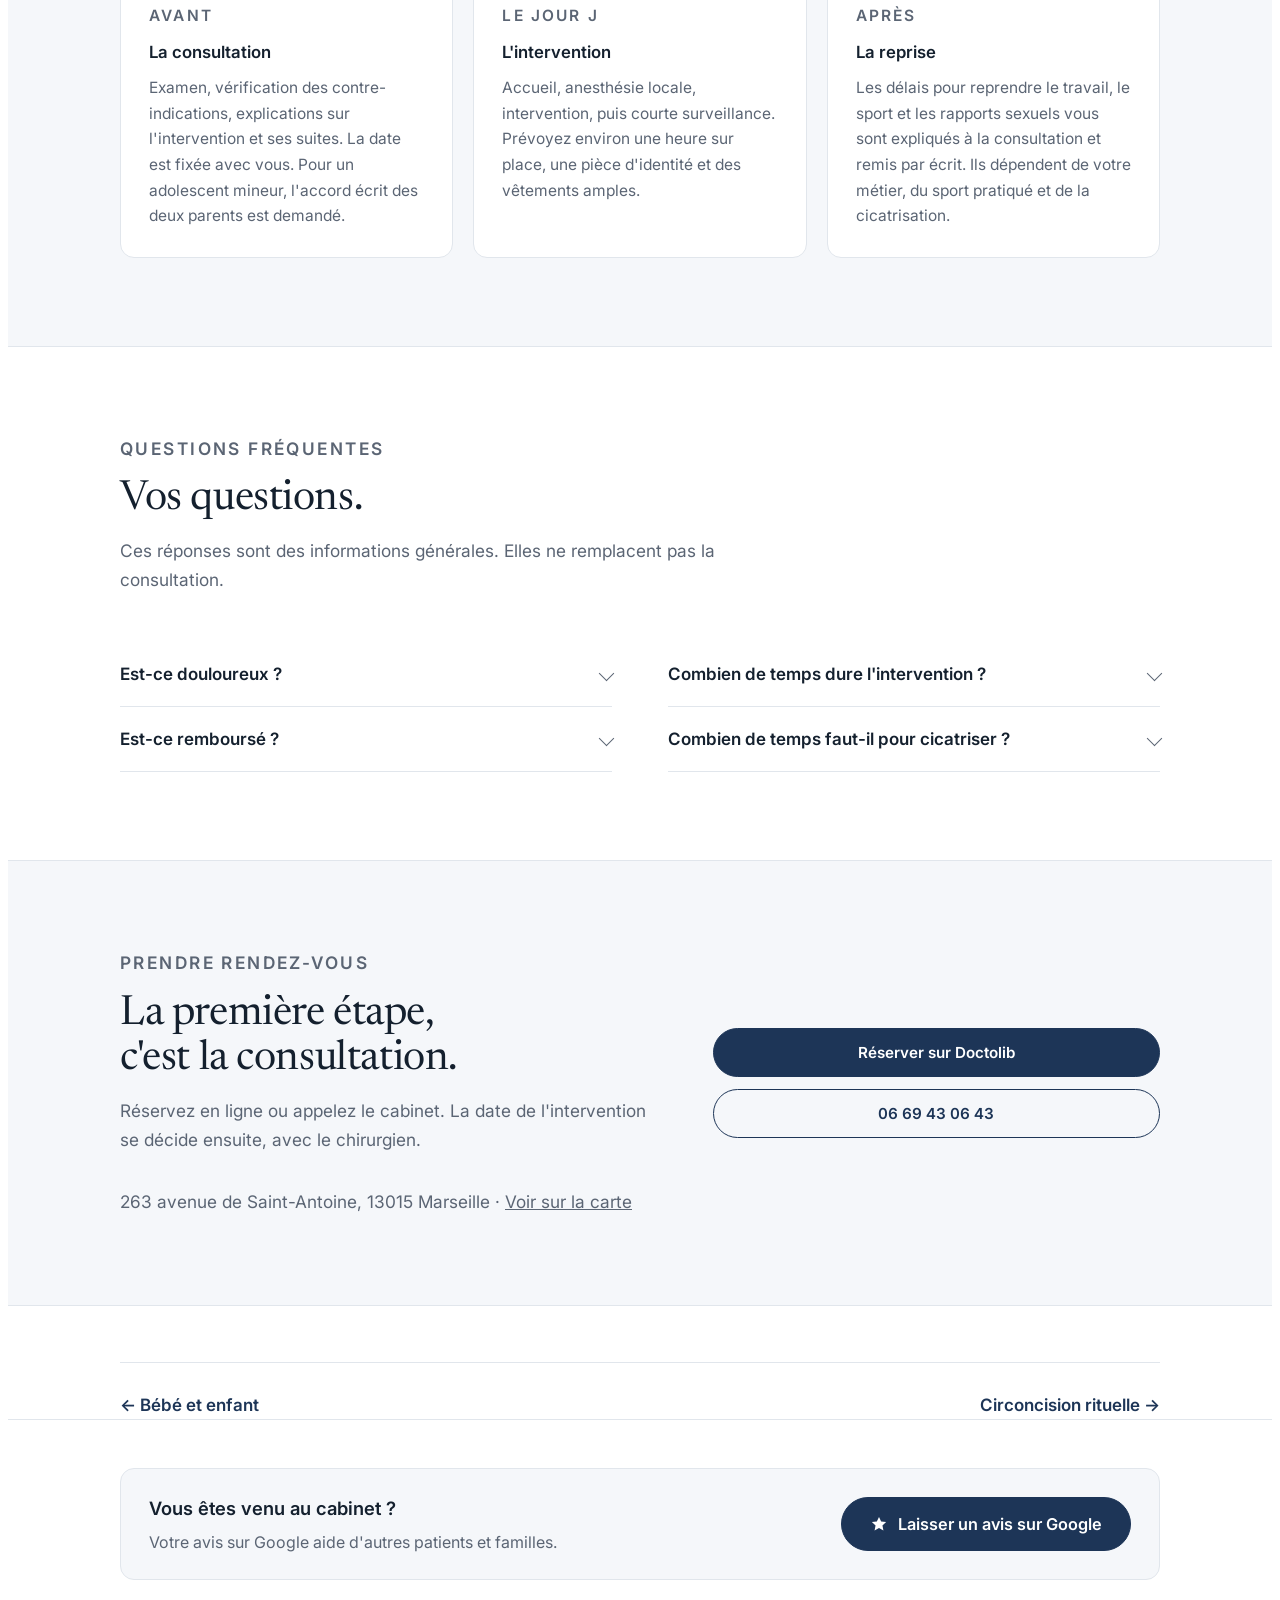
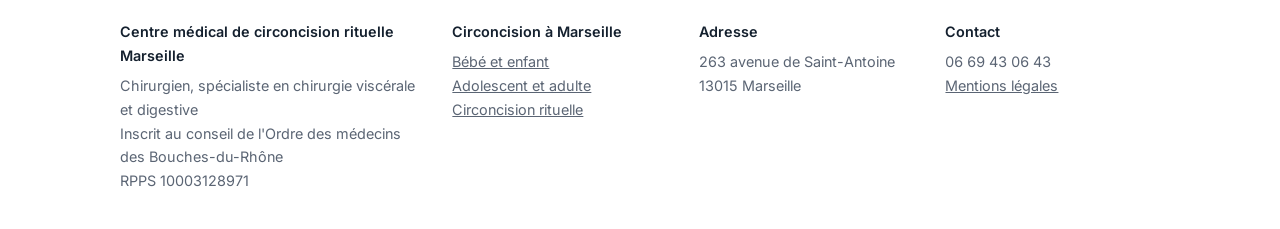
==== commit a6043f02: "Nom du site : Centre medical de circoncision rituelle Marseille" ====
--- a/circoncision-adulte-marseille.html
+++ b/circoncision-adulte-marseille.html
@@ -4,12 +4,12 @@
 <meta name="description" content="Circoncision de l&#x27;adolescent et de l&#x27;adulte à Marseille (13015), pour raison religieuse ou médicale, par un chirurgien sous anesthésie locale, en toute confidentialité.">
 <link rel="preconnect" href="https://fonts.googleapis.com">
 <link rel="stylesheet" href="https://fonts.googleapis.com/css2?family=Newsreader:opsz,wght@6..72,400;6..72,500&family=Inter:wght@400;500;600&display=swap">
-<link rel="stylesheet" href="styles.css">
+<link rel="stylesheet" href="styles.css?v=3">
 <link rel="canonical" href="https://circoncision-chirurgicale-marseille.com/circoncision-adulte-marseille.html">
 <script type="application/ld+json">{"@context": "https://schema.org", "@type": "FAQPage", "mainEntity": [{"@type": "Question", "name": "Est-ce douloureux ?", "acceptedAnswer": {"@type": "Answer", "text": "L'anesthésie locale supprime la douleur pendant l'intervention. Un traitement contre la douleur est prescrit pour les jours suivants."}}, {"@type": "Question", "name": "Combien de temps dure l'intervention ?", "acceptedAnswer": {"@type": "Answer", "text": "Quelques dizaines de minutes, surveillance comprise. Prévoyez environ une heure sur place."}}, {"@type": "Question", "name": "Est-ce remboursé ?", "acceptedAnswer": {"@type": "Answer", "text": "La circoncision rituelle n'est pas prise en charge par l'Assurance maladie, ni en général par les mutuelles. Si elle répond à un problème médical, parlez-en au chirurgien lors de la consultation."}}, {"@type": "Question", "name": "Combien de temps faut-il pour cicatriser ?", "acceptedAnswer": {"@type": "Answer", "text": "En général deux à trois semaines."}}]}</script>
 </head><body>
 <header class="top"><div class="wrap">
-  <a class="brand" href="index.html"><b>Circoncision Marseille</b><span>Par un chirurgien · 13015</span></a>
+  <a class="brand" href="index.html"><b>Centre médical de circoncision rituelle Marseille</b><span>Par un chirurgien · 13015</span></a>
   <nav aria-label="Navigation principale"><a href="la-circoncision.html">La circoncision</a><a href="deroulement.html">Déroulement</a><a href="questions.html">Questions</a><a href="contact.html">Contact</a></nav>
   <div class="right"><details class="menu"><summary><svg viewBox="0 0 20 20" fill="none" stroke="currentColor" stroke-width="1.7" aria-hidden="true"><path d="M3 6h14M3 10h14M3 14h14"/></svg>Menu</summary>
     <div class="menu-panel"><a href="index.html">Accueil</a><a href="la-circoncision.html">La circoncision</a><a href="deroulement.html">Déroulement</a><a href="questions.html">Questions</a><a href="contact.html">Contact</a><hr><a class="btn" href="https://www.doctolib.fr/chirurgien-visceral-et-digestif/marseille/stephane-cherki" target="_blank" rel="noopener">Prendre une consultation</a><span class="num menu-tel">06 69 43 06 43</span></div></details>
@@ -79,7 +79,7 @@
 </div></section><div class="wrap"><div class="next"><a href="circoncision-bebe-marseille.html">← Bébé et enfant</a><a href="circoncision-rituelle-marseille.html">Circoncision rituelle →</a></div></div><footer><div class="wrap">
   <div class="avis"><p><b>Vous êtes venu au cabinet ?</b>Votre avis sur Google aide d'autres patients et familles.</p><a class="btn" href="https://search.google.com/local/writereview?placeid=ChIJVTwFk2jryRIR-bHoEnYeXoQ" target="_blank" rel="noopener"><svg viewBox="0 0 24 24" aria-hidden="true"><path fill="currentColor" d="M12 2.5l2.9 6.1 6.6.8-4.9 4.6 1.3 6.6L12 17.3l-5.9 3.3 1.3-6.6-4.9-4.6 6.6-.8z"/></svg>Laisser un avis sur Google</a></div>
   <div class="grid">
-    <div><b>Circoncision Marseille</b>Chirurgien, spécialiste en chirurgie viscérale et digestive<br>Inscrit au conseil de l'Ordre des médecins des Bouches-du-Rhône<br>RPPS 10003128971</div>
+    <div><b>Centre médical de circoncision rituelle Marseille</b>Chirurgien, spécialiste en chirurgie viscérale et digestive<br>Inscrit au conseil de l'Ordre des médecins des Bouches-du-Rhône<br>RPPS 10003128971</div>
     <div><b>Circoncision à Marseille</b><a href="circoncision-bebe-marseille.html">Bébé et enfant</a><br><a href="circoncision-adulte-marseille.html">Adolescent et adulte</a><br><a href="circoncision-rituelle-marseille.html">Circoncision rituelle</a></div>
     <div><b>Adresse</b>263 avenue de Saint-Antoine<br>13015 Marseille</div>
     <div><b>Contact</b><span class="num">06 69 43 06 43</span><br><a href="mentions-legales.html">Mentions légales</a></div>
--- a/styles.css
+++ b/styles.css
@@ -39,7 +39,8 @@
 header.top .wrap{display:flex;align-items:center;justify-content:space-between;gap:24px;padding-block:14px}
 .brand{display:flex;flex-direction:column;line-height:1.15;text-decoration:none}
 .brand b{font-family:var(--f-display);font-weight:500;font-size:1.25rem;letter-spacing:-.01em}
-.brand span{font-size:.72rem;letter-spacing:.14em;text-transform:uppercase;color:var(--muted)}
+.brand span{font-size:.72rem;letter-spacing:.14em;text-transform:uppercase;color:var(--muted);white-space:nowrap}
+@media (max-width:640px){.brand b{font-size:1.1rem}}
 nav{display:flex;gap:28px;font-size:.92rem}
 nav a{text-decoration:none;color:var(--muted)}
 nav a:hover{color:var(--ink)}
